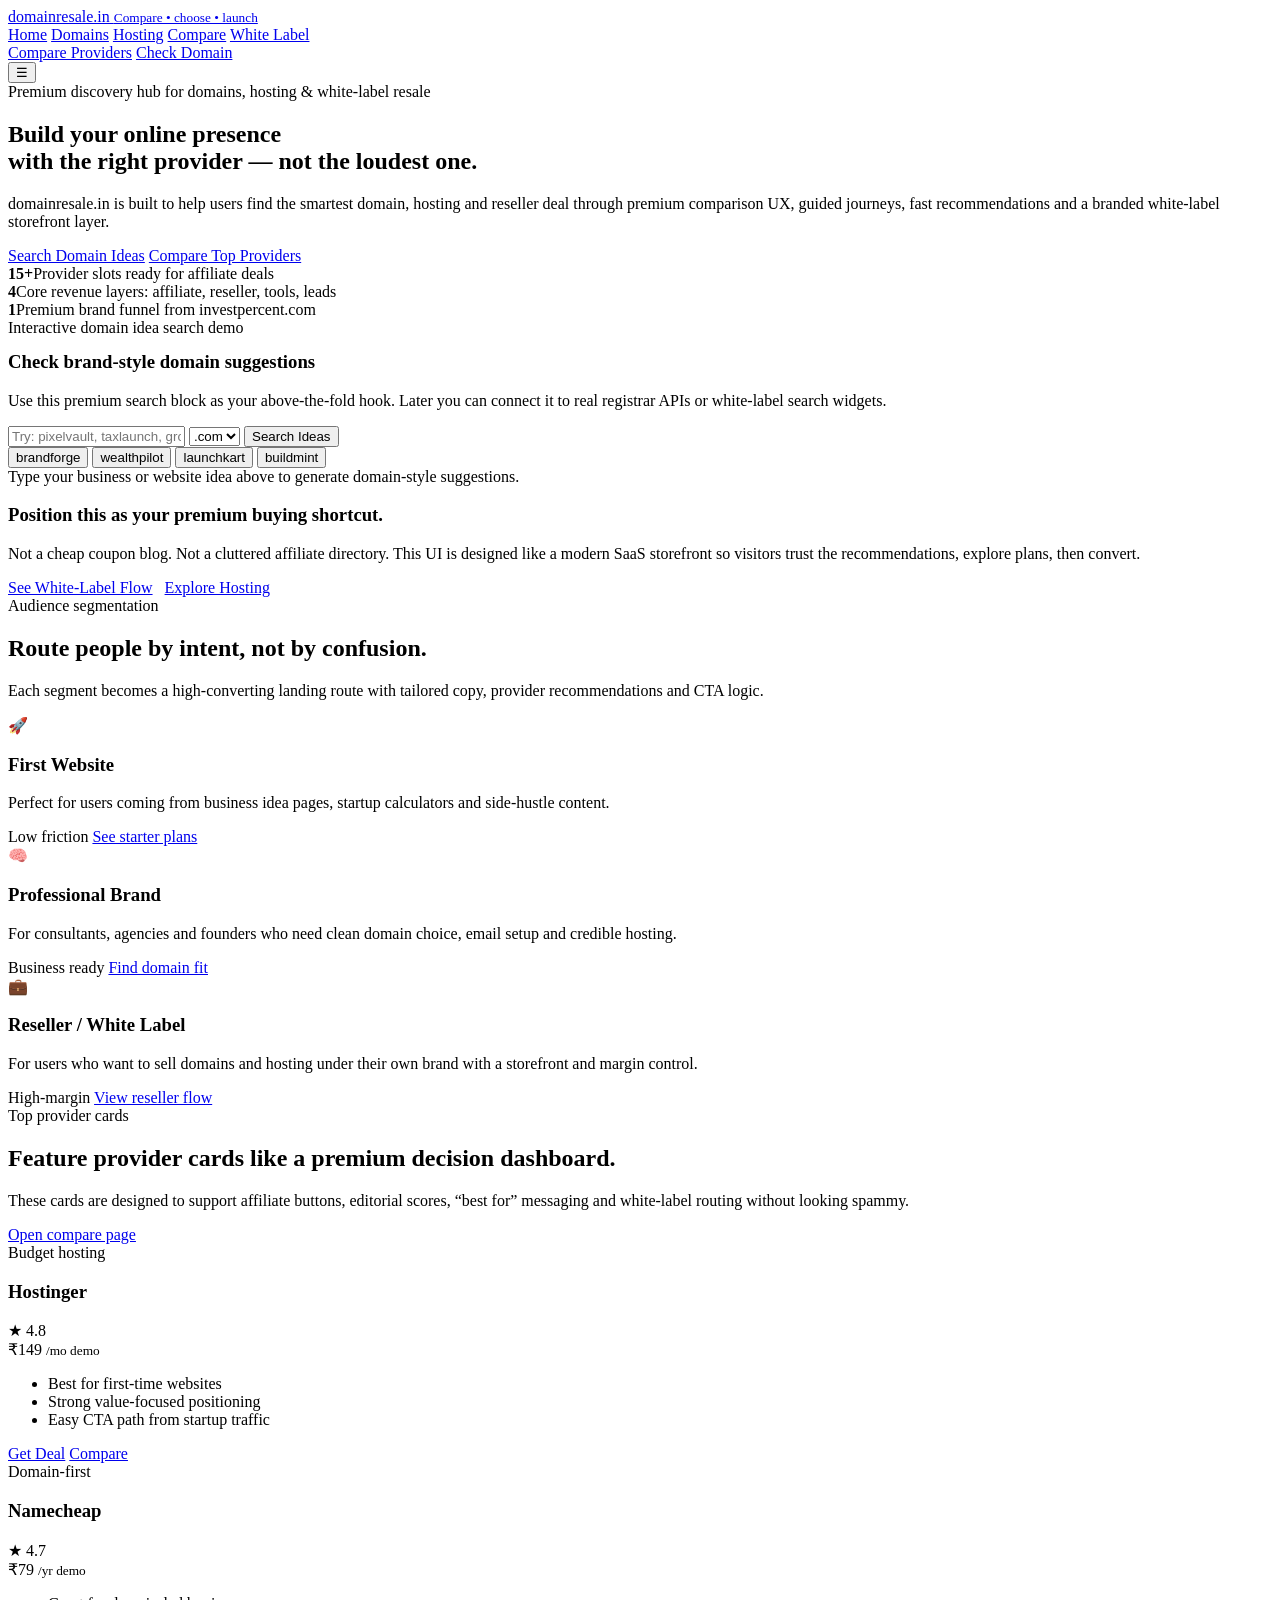
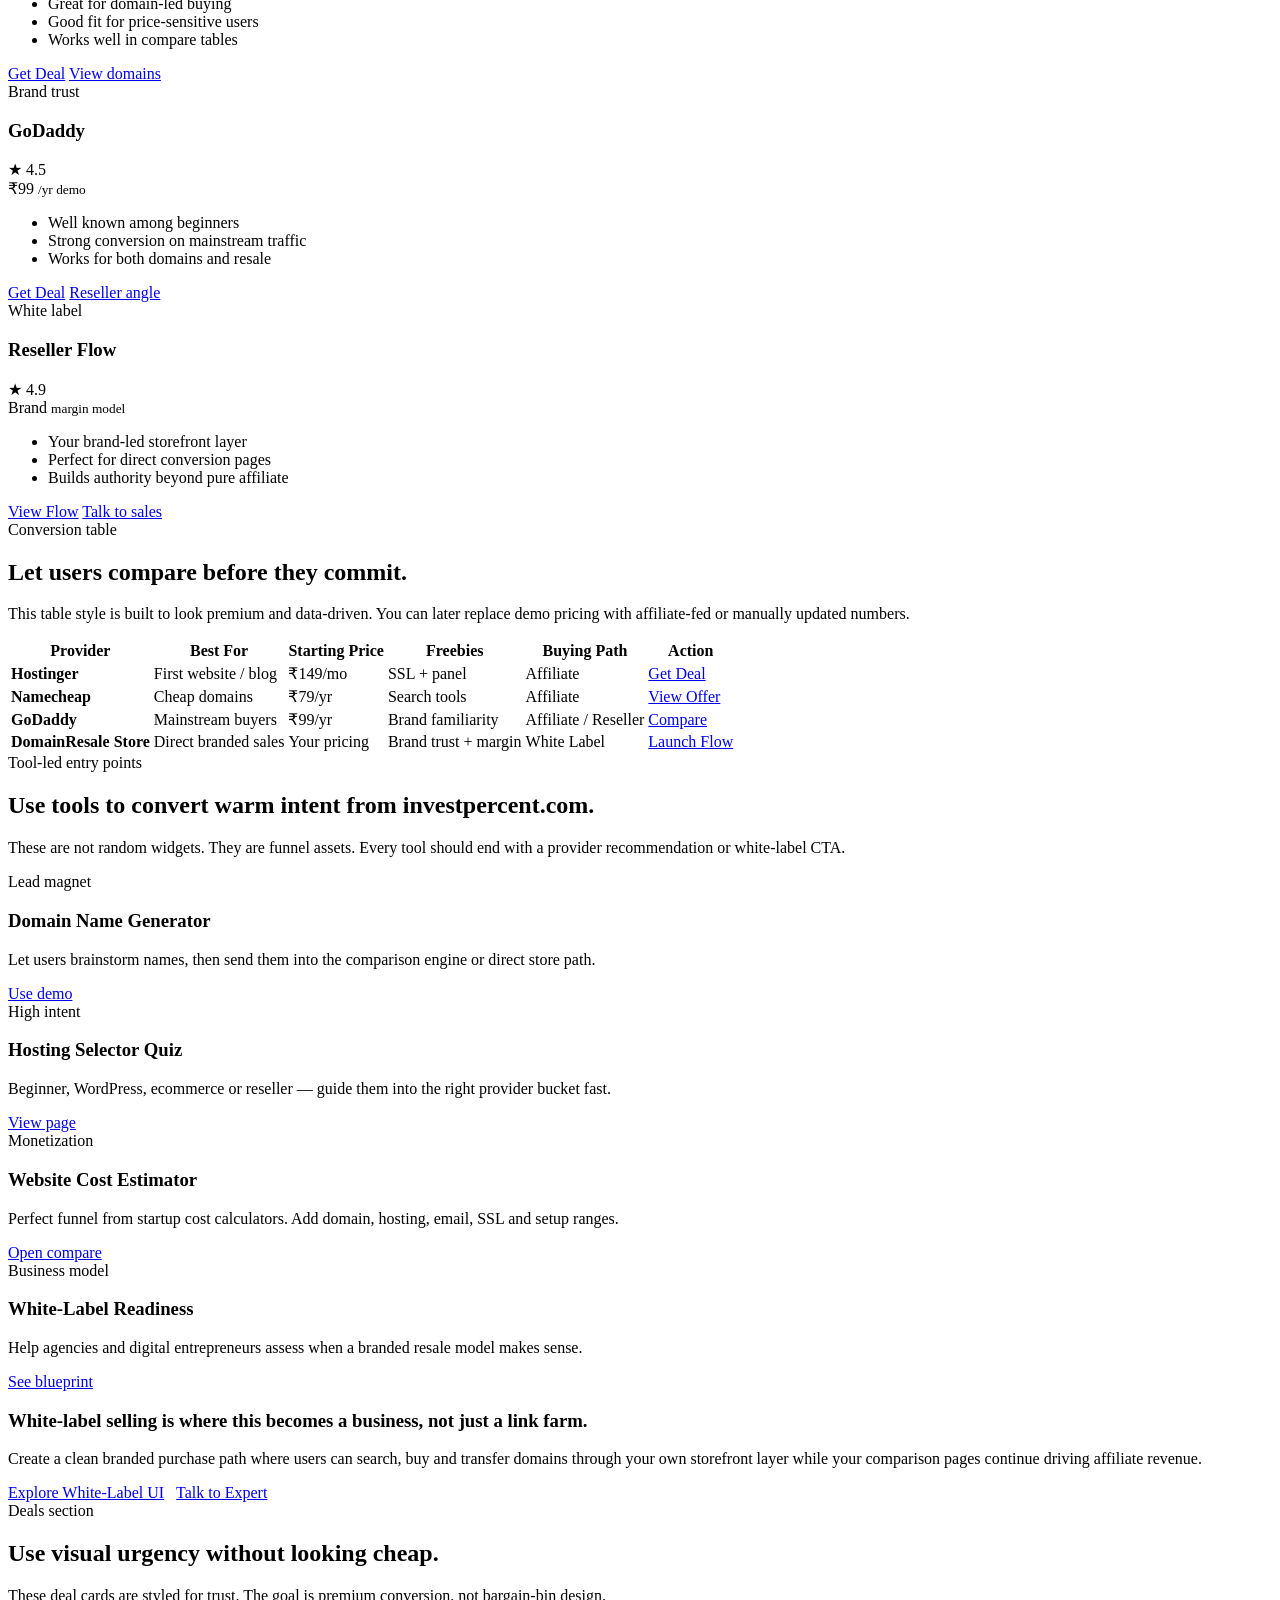
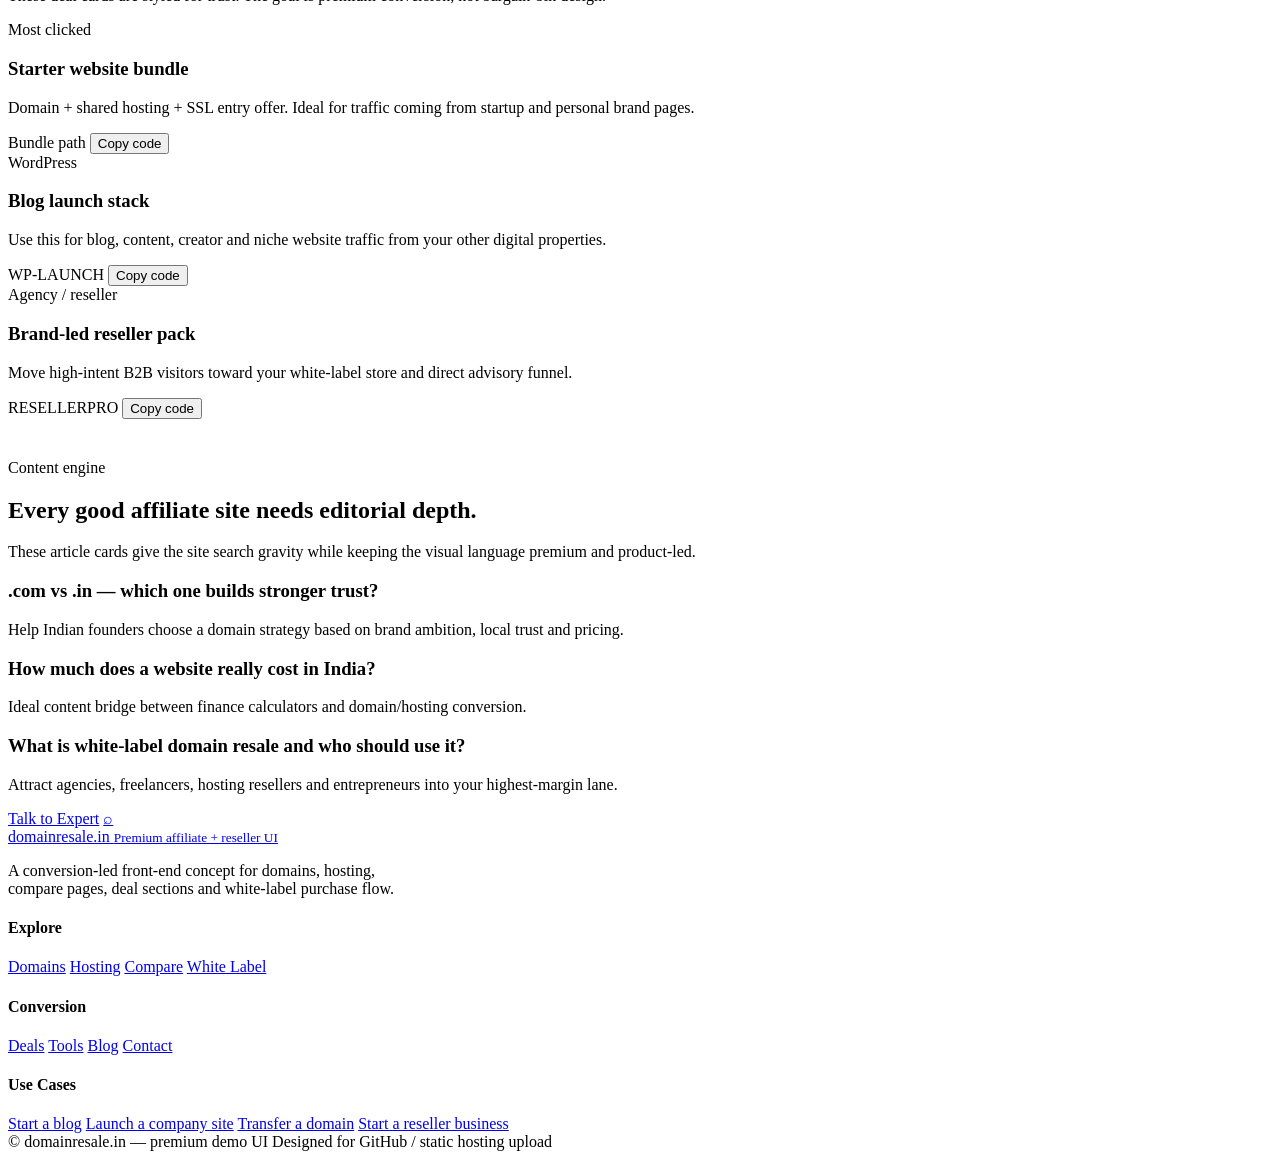
==== index.html @ 5671dc23 "Add files via upload" ====
<!DOCTYPE html>
<html lang="en">
<head>
  <meta charset="UTF-8" />
  <meta name="viewport" content="width=device-width, initial-scale=1.0" />
  <title>domainresale.in — Compare Domains, Hosting & Launch Faster</title>
  <meta name="description" content="Premium comparison website for domains, hosting, WordPress, business email and reseller plans. Designed for high intent users and conversion." />
  <link rel="preconnect" href="https://fonts.googleapis.com">
  <link rel="preconnect" href="https://fonts.gstatic.com" crossorigin>
  <link href="https://fonts.googleapis.com/css2?family=Inter:wght@400;500;600;700;800;900&display=swap" rel="stylesheet">
  <link rel="stylesheet" href="css/global.css" />
  <link rel="stylesheet" href="css/pages.css" />
</head>
<body>
  <div class="bg-orbs"><span></span><span></span><span></span></div>

  <header class="topbar">
    <div class="container nav">
      <a class="brand" href="index.html">
        <span class="brand-mark"></span>
        <span>
          domainresale.in
          <small>Compare • choose • launch</small>
        </span>
      </a>

      <nav class="nav-links">
        <a class="active" href="index.html">Home</a>
        <a href="pages/domains.html">Domains</a>
        <a href="pages/hosting.html">Hosting</a>
        <a href="pages/compare.html">Compare</a>
        <a href="pages/white-label.html">White Label</a>
      </nav>

      <div class="nav-cta">
        <a class="btn btn-ghost btn-small" href="pages/compare.html">Compare Providers</a>
        <a class="btn btn-primary btn-small" href="#hero-search">Check Domain</a>
      </div>

      <button class="mobile-toggle" aria-label="Toggle menu">☰</button>
    </div>
  </header>

  <main>
    <section class="hero">
      <div class="container hero-grid">
        <div>
          <span class="kicker">Premium discovery hub for domains, hosting & white-label resale</span>
          <h1>Build your online presence <br> with the right provider — not the loudest one.</h1>
          <p>
            domainresale.in is built to help users find the smartest domain, hosting and reseller deal through premium comparison UX, guided journeys, fast recommendations and a branded white-label storefront layer.
          </p>

          <div class="hero-actions">
            <a class="btn btn-primary" href="#hero-search">Search Domain Ideas</a>
            <a class="btn btn-secondary" href="pages/compare.html">Compare Top Providers</a>
          </div>

          <div class="hero-metrics">
            <div class="metric"><strong>15+</strong><span>Provider slots ready for affiliate deals</span></div>
            <div class="metric"><strong>4</strong><span>Core revenue layers: affiliate, reseller, tools, leads</span></div>
            <div class="metric"><strong>1</strong><span>Premium brand funnel from investpercent.com</span></div>
          </div>
        </div>

        <div class="card hero-panel" id="hero-search">
          <span class="badge badge-success">Interactive domain idea search demo</span>
          <h3 style="margin-top:14px">Check brand-style domain suggestions</h3>
          <p>Use this premium search block as your above-the-fold hook. Later you can connect it to real registrar APIs or white-label search widgets.</p>

          <div class="search-shell">
            <div class="search-row">
              <input class="input" id="domainQuery" type="text" placeholder="Try: pixelvault, taxlaunch, growkarma" />
              <select class="select">
                <option>.com</option>
                <option>.in</option>
                <option>.co</option>
                <option>.ai</option>
              </select>
              <button class="btn btn-primary" id="searchBtn">Search Ideas</button>
            </div>

            <div class="quick-pills">
              <button class="pill" data-pill-domain="brandforge">brandforge</button>
              <button class="pill" data-pill-domain="wealthpilot">wealthpilot</button>
              <button class="pill" data-pill-domain="launchkart">launchkart</button>
              <button class="pill" data-pill-domain="buildmint">buildmint</button>
            </div>
          </div>

          <div class="glow-line"></div>
          <div class="mini-table" id="suggestResults">
            <div class="tip">Type your business or website idea above to generate domain-style suggestions.</div>
          </div>
        </div>
      </div>
    </section>

    <section class="section-tight">
      <div class="container">
        <div class="cta-band card">
          <div>
            <h3>Position this as your premium buying shortcut.</h3>
            <p>Not a cheap coupon blog. Not a cluttered affiliate directory. This UI is designed like a modern SaaS storefront so visitors trust the recommendations, explore plans, then convert.</p>
          </div>
          <div style="display:flex;gap:12px;flex-wrap:wrap">
            <a class="btn btn-primary" href="pages/white-label.html">See White-Label Flow</a>
            <a class="btn btn-secondary" href="pages/hosting.html">Explore Hosting</a>
          </div>
        </div>
      </div>
    </section>

    <section class="section">
      <div class="container">
        <div class="section-head">
          <div>
            <span class="badge">Audience segmentation</span>
            <h2>Route people by intent, not by confusion.</h2>
            <p>Each segment becomes a high-converting landing route with tailored copy, provider recommendations and CTA logic.</p>
          </div>
        </div>

        <div class="grid feature-grid">
          <article class="card feature-card">
            <div class="icon-bubble">🚀</div>
            <h3>First Website</h3>
            <p>Perfect for users coming from business idea pages, startup calculators and side-hustle content.</p>
            <div class="card-footer">
              <span class="tag">Low friction</span>
              <a class="btn btn-secondary btn-small" href="pages/hosting.html">See starter plans</a>
            </div>
          </article>

          <article class="card feature-card">
            <div class="icon-bubble">🧠</div>
            <h3>Professional Brand</h3>
            <p>For consultants, agencies and founders who need clean domain choice, email setup and credible hosting.</p>
            <div class="card-footer">
              <span class="tag">Business ready</span>
              <a class="btn btn-secondary btn-small" href="pages/domains.html">Find domain fit</a>
            </div>
          </article>

          <article class="card feature-card">
            <div class="icon-bubble">💼</div>
            <h3>Reseller / White Label</h3>
            <p>For users who want to sell domains and hosting under their own brand with a storefront and margin control.</p>
            <div class="card-footer">
              <span class="tag">High-margin</span>
              <a class="btn btn-secondary btn-small" href="pages/white-label.html">View reseller flow</a>
            </div>
          </article>
        </div>
      </div>
    </section>

    <section class="section" id="providers">
      <div class="container">
        <div class="section-head">
          <div>
            <span class="badge">Top provider cards</span>
            <h2>Feature provider cards like a premium decision dashboard.</h2>
            <p>These cards are designed to support affiliate buttons, editorial scores, “best for” messaging and white-label routing without looking spammy.</p>
          </div>
          <a class="btn btn-secondary" href="pages/compare.html">Open compare page</a>
        </div>

        <div class="grid provider-grid">
          <article class="card provider-card">
            <div class="provider-top">
              <div>
                <span class="tag">Budget hosting</span>
                <h3>Hostinger</h3>
              </div>
              <div class="rating">★ 4.8</div>
            </div>
            <div class="price">₹149 <small>/mo demo</small></div>
            <ul class="list">
              <li>Best for first-time websites</li>
              <li>Strong value-focused positioning</li>
              <li>Easy CTA path from startup traffic</li>
            </ul>
            <div class="card-footer">
              <a class="btn btn-primary btn-small" href="#">Get Deal</a>
              <a class="btn btn-secondary btn-small" href="pages/compare.html">Compare</a>
            </div>
          </article>

          <article class="card provider-card">
            <div class="provider-top">
              <div>
                <span class="tag">Domain-first</span>
                <h3>Namecheap</h3>
              </div>
              <div class="rating">★ 4.7</div>
            </div>
            <div class="price">₹79 <small>/yr demo</small></div>
            <ul class="list">
              <li>Great for domain-led buying</li>
              <li>Good fit for price-sensitive users</li>
              <li>Works well in compare tables</li>
            </ul>
            <div class="card-footer">
              <a class="btn btn-primary btn-small" href="#">Get Deal</a>
              <a class="btn btn-secondary btn-small" href="pages/domains.html">View domains</a>
            </div>
          </article>

          <article class="card provider-card">
            <div class="provider-top">
              <div>
                <span class="tag">Brand trust</span>
                <h3>GoDaddy</h3>
              </div>
              <div class="rating">★ 4.5</div>
            </div>
            <div class="price">₹99 <small>/yr demo</small></div>
            <ul class="list">
              <li>Well known among beginners</li>
              <li>Strong conversion on mainstream traffic</li>
              <li>Works for both domains and resale</li>
            </ul>
            <div class="card-footer">
              <a class="btn btn-primary btn-small" href="#">Get Deal</a>
              <a class="btn btn-secondary btn-small" href="pages/white-label.html">Reseller angle</a>
            </div>
          </article>

          <article class="card provider-card">
            <div class="provider-top">
              <div>
                <span class="tag">White label</span>
                <h3>Reseller Flow</h3>
              </div>
              <div class="rating">★ 4.9</div>
            </div>
            <div class="price">Brand <small>margin model</small></div>
            <ul class="list">
              <li>Your brand-led storefront layer</li>
              <li>Perfect for direct conversion pages</li>
              <li>Builds authority beyond pure affiliate</li>
            </ul>
            <div class="card-footer">
              <a class="btn btn-primary btn-small" href="pages/white-label.html">View Flow</a>
              <a class="btn btn-secondary btn-small" href="#">Talk to sales</a>
            </div>
          </article>
        </div>
      </div>
    </section>

    <section class="section">
      <div class="container">
        <div class="section-head">
          <div>
            <span class="badge">Conversion table</span>
            <h2>Let users compare before they commit.</h2>
            <p>This table style is built to look premium and data-driven. You can later replace demo pricing with affiliate-fed or manually updated numbers.</p>
          </div>
        </div>

        <div class="compare-table card">
          <table>
            <thead>
              <tr>
                <th>Provider</th>
                <th>Best For</th>
                <th>Starting Price</th>
                <th>Freebies</th>
                <th>Buying Path</th>
                <th>Action</th>
              </tr>
            </thead>
            <tbody>
              <tr>
                <td><strong>Hostinger</strong></td>
                <td>First website / blog</td>
                <td>₹149/mo</td>
                <td>SSL + panel</td>
                <td>Affiliate</td>
                <td><a class="btn btn-secondary btn-small" href="#">Get Deal</a></td>
              </tr>
              <tr>
                <td><strong>Namecheap</strong></td>
                <td>Cheap domains</td>
                <td>₹79/yr</td>
                <td>Search tools</td>
                <td>Affiliate</td>
                <td><a class="btn btn-secondary btn-small" href="#">View Offer</a></td>
              </tr>
              <tr>
                <td><strong>GoDaddy</strong></td>
                <td>Mainstream buyers</td>
                <td>₹99/yr</td>
                <td>Brand familiarity</td>
                <td>Affiliate / Reseller</td>
                <td><a class="btn btn-secondary btn-small" href="#">Compare</a></td>
              </tr>
              <tr>
                <td><strong>DomainResale Store</strong></td>
                <td>Direct branded sales</td>
                <td>Your pricing</td>
                <td>Brand trust + margin</td>
                <td>White Label</td>
                <td><a class="btn btn-primary btn-small" href="pages/white-label.html">Launch Flow</a></td>
              </tr>
            </tbody>
          </table>
        </div>
      </div>
    </section>

    <section class="section">
      <div class="container">
        <div class="section-head">
          <div>
            <span class="badge">Tool-led entry points</span>
            <h2>Use tools to convert warm intent from investpercent.com.</h2>
            <p>These are not random widgets. They are funnel assets. Every tool should end with a provider recommendation or white-label CTA.</p>
          </div>
        </div>

        <div class="grid tools-grid">
          <article class="card tool-card">
            <span class="tag">Lead magnet</span>
            <h3>Domain Name Generator</h3>
            <p>Let users brainstorm names, then send them into the comparison engine or direct store path.</p>
            <div class="card-footer"><a class="btn btn-secondary btn-small" href="#hero-search">Use demo</a></div>
          </article>

          <article class="card tool-card">
            <span class="tag">High intent</span>
            <h3>Hosting Selector Quiz</h3>
            <p>Beginner, WordPress, ecommerce or reseller — guide them into the right provider bucket fast.</p>
            <div class="card-footer"><a class="btn btn-secondary btn-small" href="pages/hosting.html">View page</a></div>
          </article>

          <article class="card tool-card">
            <span class="tag">Monetization</span>
            <h3>Website Cost Estimator</h3>
            <p>Perfect funnel from startup cost calculators. Add domain, hosting, email, SSL and setup ranges.</p>
            <div class="card-footer"><a class="btn btn-secondary btn-small" href="pages/compare.html">Open compare</a></div>
          </article>

          <article class="card tool-card">
            <span class="tag">Business model</span>
            <h3>White-Label Readiness</h3>
            <p>Help agencies and digital entrepreneurs assess when a branded resale model makes sense.</p>
            <div class="card-footer"><a class="btn btn-secondary btn-small" href="pages/white-label.html">See blueprint</a></div>
          </article>
        </div>
      </div>
    </section>

    <section class="section-tight">
      <div class="container">
        <div class="cta-band card">
          <div>
            <h3>White-label selling is where this becomes a business, not just a link farm.</h3>
            <p>Create a clean branded purchase path where users can search, buy and transfer domains through your own storefront layer while your comparison pages continue driving affiliate revenue.</p>
          </div>
          <div style="display:flex;gap:12px;flex-wrap:wrap">
            <a class="btn btn-primary" href="pages/white-label.html">Explore White-Label UI</a>
            <a class="btn btn-secondary" href="#">Talk to Expert</a>
          </div>
        </div>
      </div>
    </section>

    <section class="section">
      <div class="container">
        <div class="section-head">
          <div>
            <span class="badge">Deals section</span>
            <h2>Use visual urgency without looking cheap.</h2>
            <p>These deal cards are styled for trust. The goal is premium conversion, not bargain-bin design.</p>
          </div>
        </div>

        <div class="grid deals-grid">
          <article class="card deal-card">
            <span class="tag">Most clicked</span>
            <h3>Starter website bundle</h3>
            <p>Domain + shared hosting + SSL entry offer. Ideal for traffic coming from startup and personal brand pages.</p>
            <div class="deal-code">
              <span>Bundle path</span>
              <button class="btn btn-ghost btn-small" data-copy="STARTERBUNDLE">Copy code</button>
            </div>
          </article>

          <article class="card deal-card">
            <span class="tag">WordPress</span>
            <h3>Blog launch stack</h3>
            <p>Use this for blog, content, creator and niche website traffic from your other digital properties.</p>
            <div class="deal-code">
              <span>WP-LAUNCH</span>
              <button class="btn btn-ghost btn-small" data-copy="WP-LAUNCH">Copy code</button>
            </div>
          </article>

          <article class="card deal-card">
            <span class="tag">Agency / reseller</span>
            <h3>Brand-led reseller pack</h3>
            <p>Move high-intent B2B visitors toward your white-label store and direct advisory funnel.</p>
            <div class="deal-code">
              <span>RESELLERPRO</span>
              <button class="btn btn-ghost btn-small" data-copy="RESELLERPRO">Copy code</button>
            </div>
          </article>
        </div>
      </div>
    </section>

    <section class="section" style="padding-top:40px">
      <div class="container">
        <div class="section-head">
          <div>
            <span class="badge">Content engine</span>
            <h2>Every good affiliate site needs editorial depth.</h2>
            <p>These article cards give the site search gravity while keeping the visual language premium and product-led.</p>
          </div>
        </div>

        <div class="grid blog-grid">
          <article class="card blog-card">
            <h3>.com vs .in — which one builds stronger trust?</h3>
            <p>Help Indian founders choose a domain strategy based on brand ambition, local trust and pricing.</p>
          </article>
          <article class="card blog-card">
            <h3>How much does a website really cost in India?</h3>
            <p>Ideal content bridge between finance calculators and domain/hosting conversion.</p>
          </article>
          <article class="card blog-card">
            <h3>What is white-label domain resale and who should use it?</h3>
            <p>Attract agencies, freelancers, hosting resellers and entrepreneurs into your highest-margin lane.</p>
          </article>
        </div>
      </div>
    </section>
  </main>

  <div class="floating-cta">
    <a class="float-btn float-chat" href="#">Talk to Expert</a>
    <a class="float-btn" href="#hero-search" title="Check Domain">⌕</a>
  </div>

  <footer>
    <div class="container">
      <div class="footer-grid">
        <div>
          <a class="brand" href="index.html">
            <span class="brand-mark"></span>
            <span>
              domainresale.in
              <small>Premium affiliate + reseller UI</small>
            </span>
          </a>
          <p style="margin-top:16px;max-width:420px">A conversion-led front-end concept for domains, hosting, compare pages, deal sections and white-label purchase flow.</p>
        </div>
        <div>
          <h4>Explore</h4>
          <a href="pages/domains.html">Domains</a>
          <a href="pages/hosting.html">Hosting</a>
          <a href="pages/compare.html">Compare</a>
          <a href="pages/white-label.html">White Label</a>
        </div>
        <div>
          <h4>Conversion</h4>
          <a href="#">Deals</a>
          <a href="#">Tools</a>
          <a href="#">Blog</a>
          <a href="#">Contact</a>
        </div>
        <div>
          <h4>Use Cases</h4>
          <a href="#">Start a blog</a>
          <a href="#">Launch a company site</a>
          <a href="#">Transfer a domain</a>
          <a href="#">Start a reseller business</a>
        </div>
      </div>
      <div class="footer-bottom">
        <span>© domainresale.in — premium demo UI</span>
        <span>Designed for GitHub / static hosting upload</span>
      </div>
    </div>
  </footer>

  <script src="js/app.js"></script>
</body>
</html>
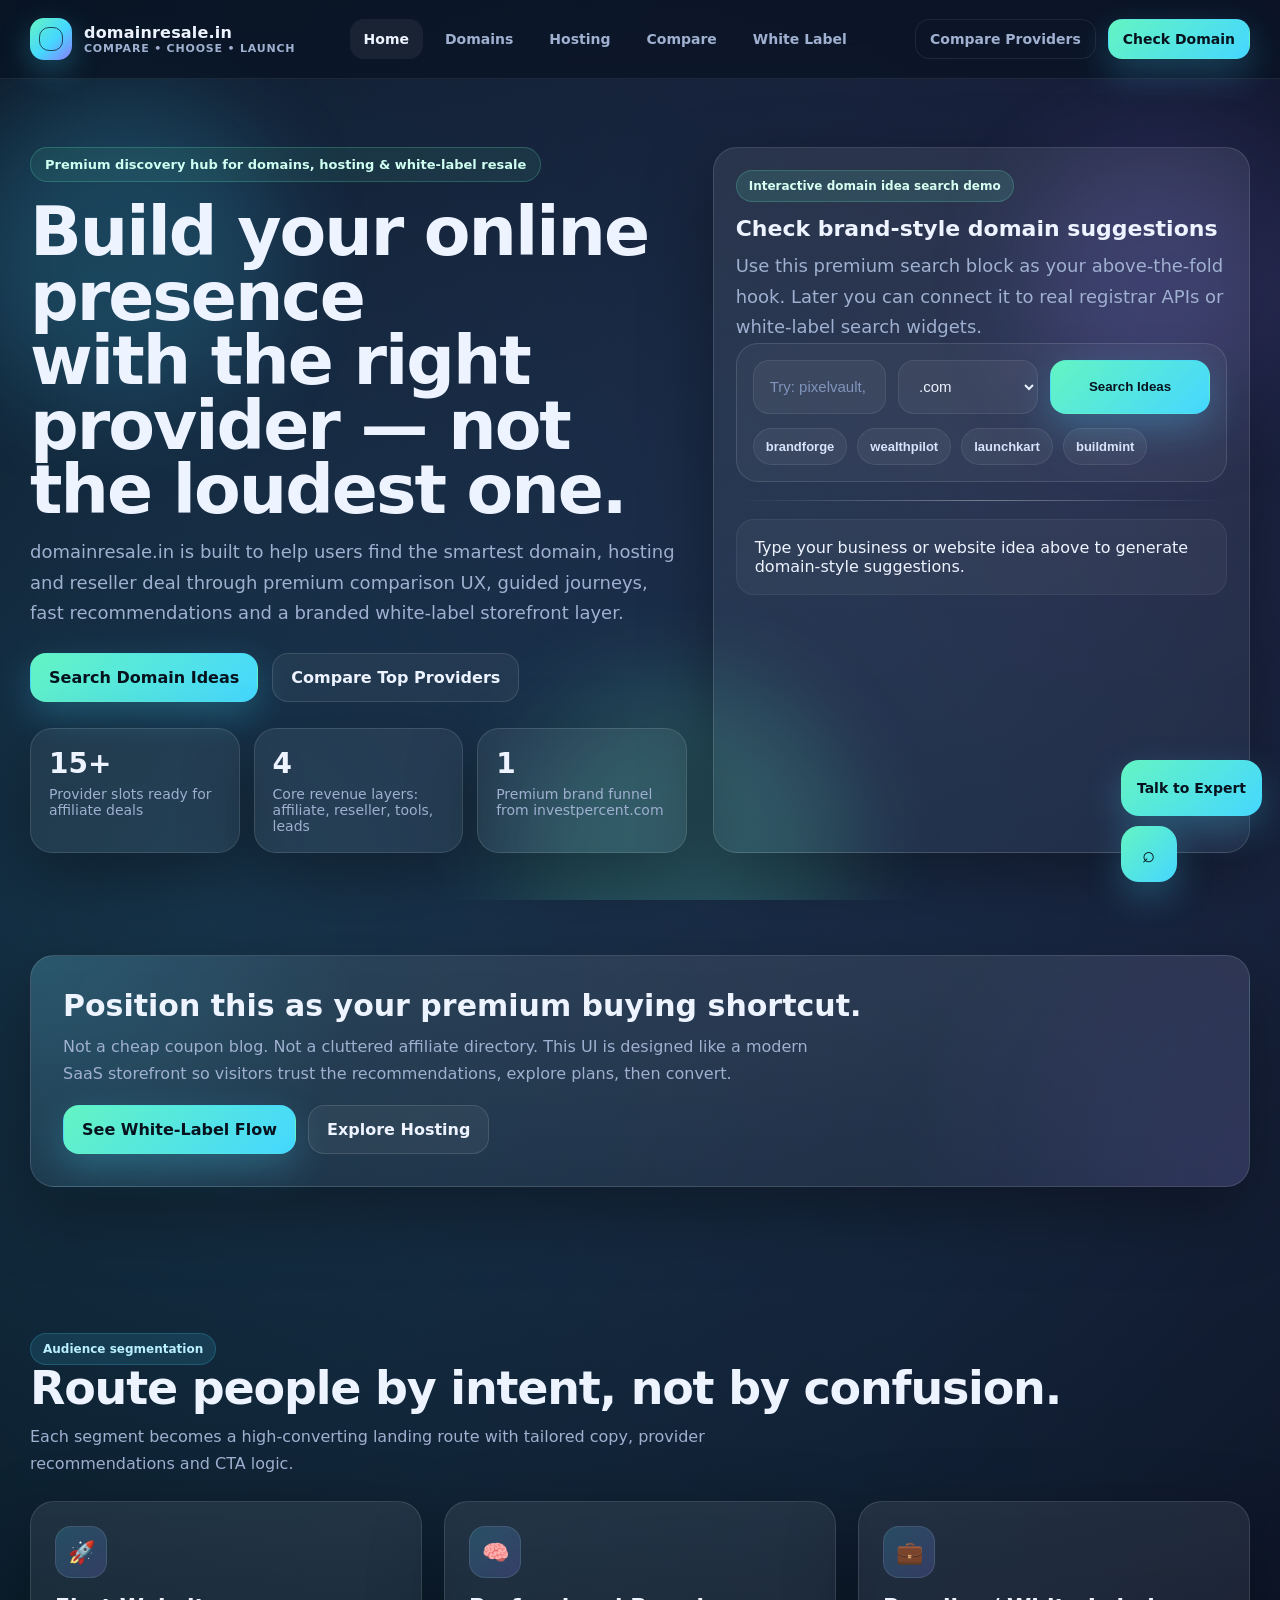
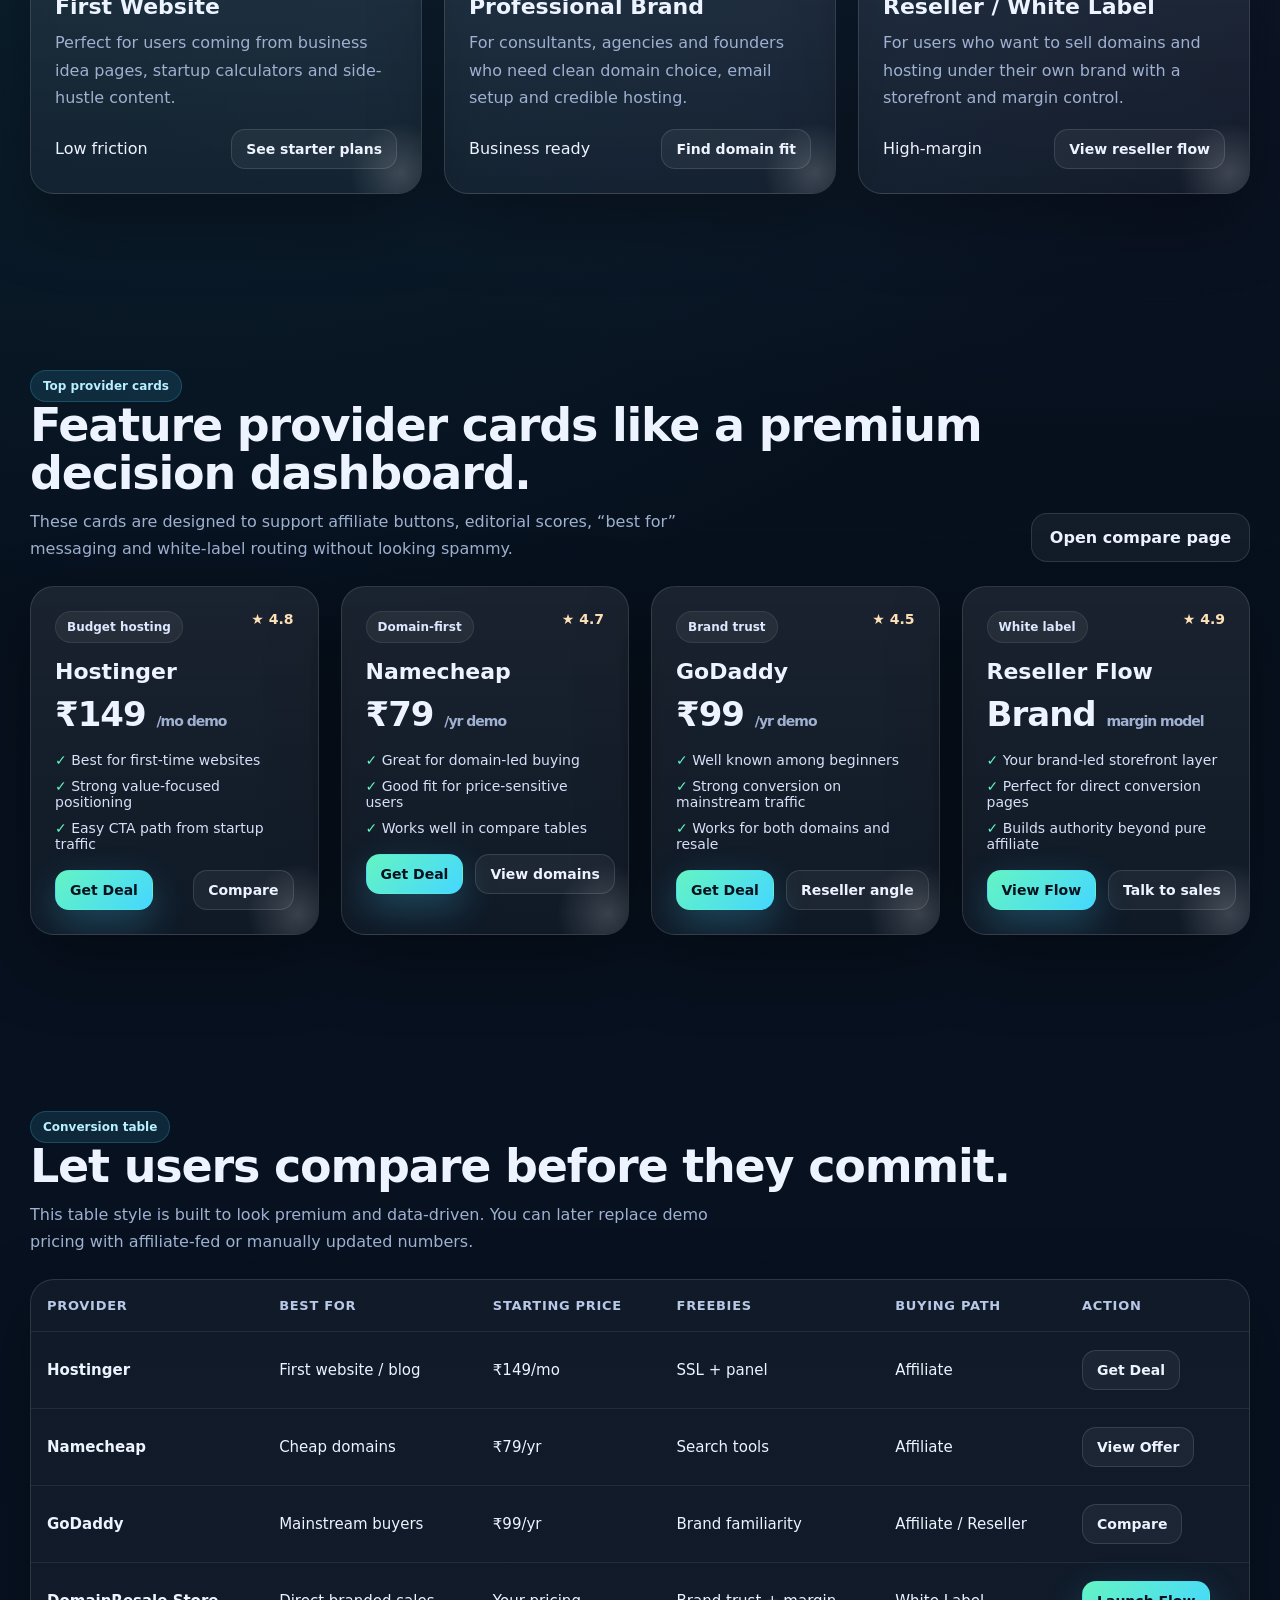
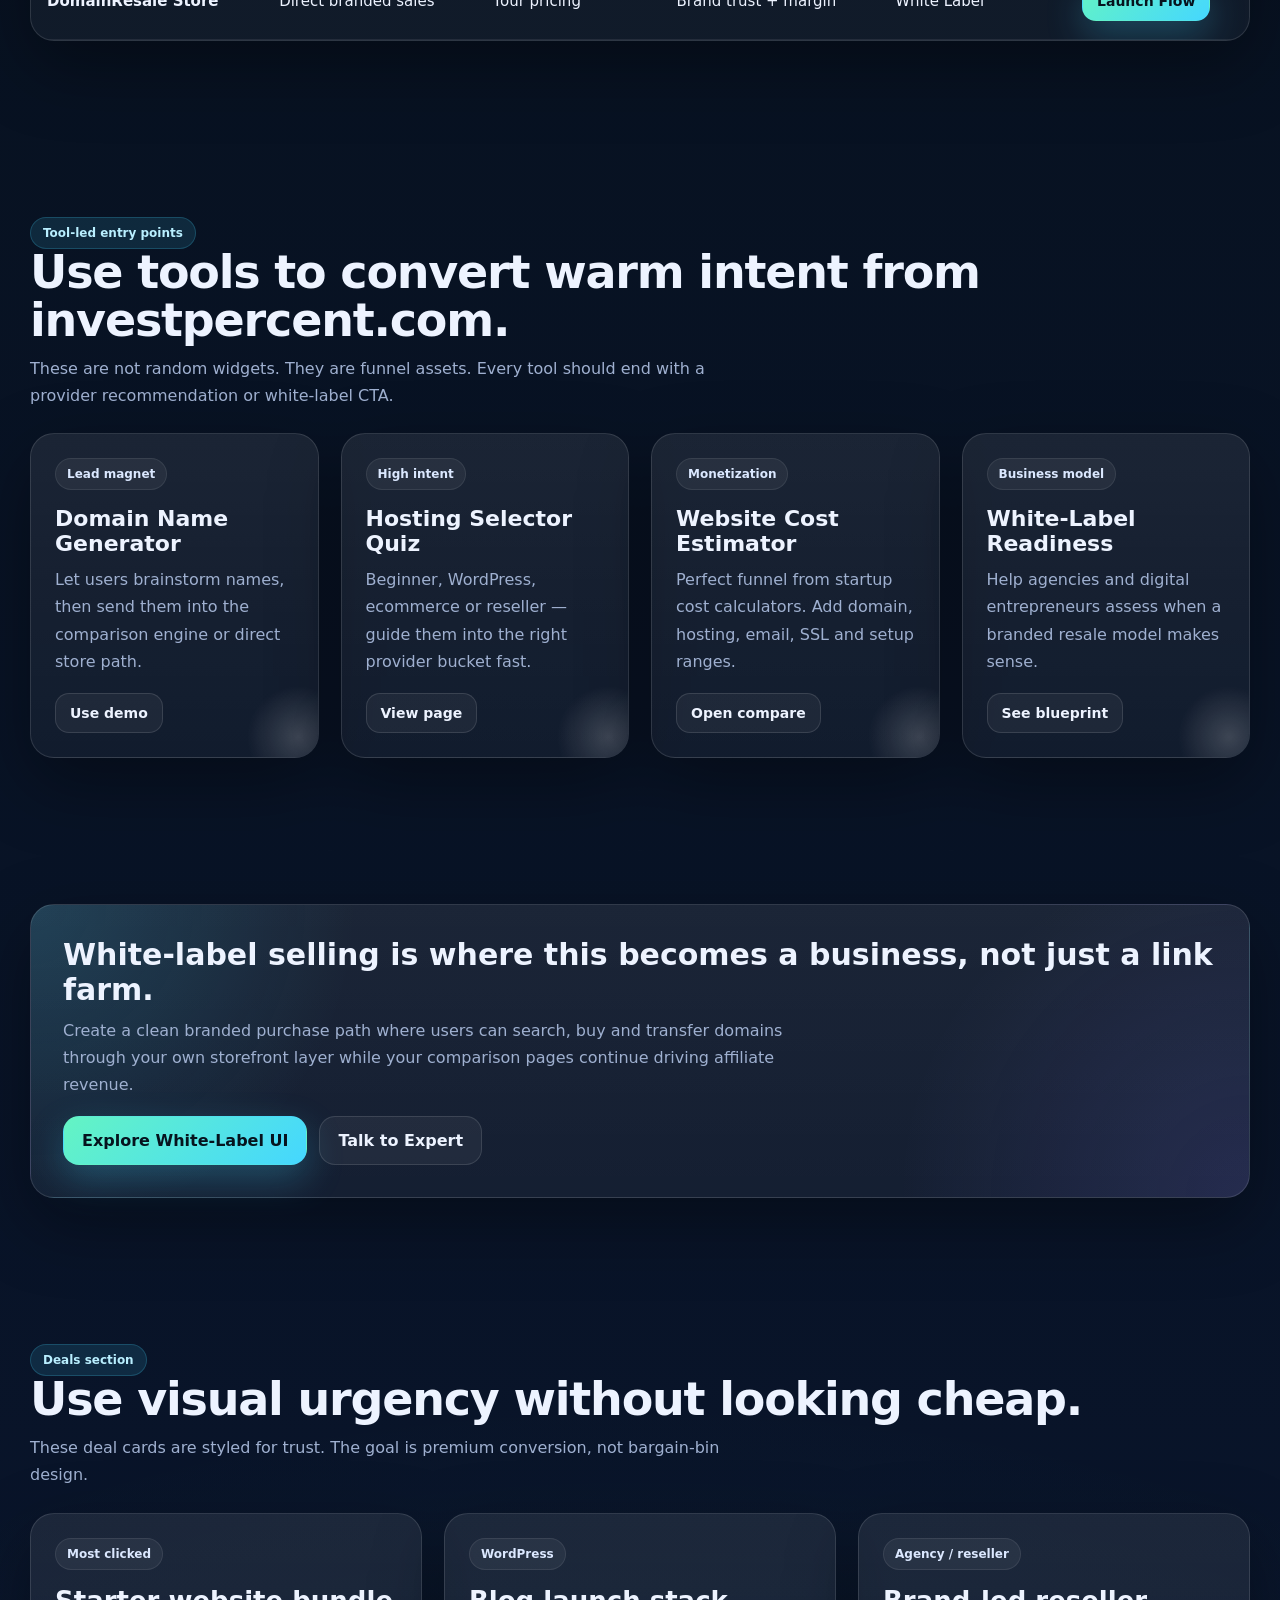
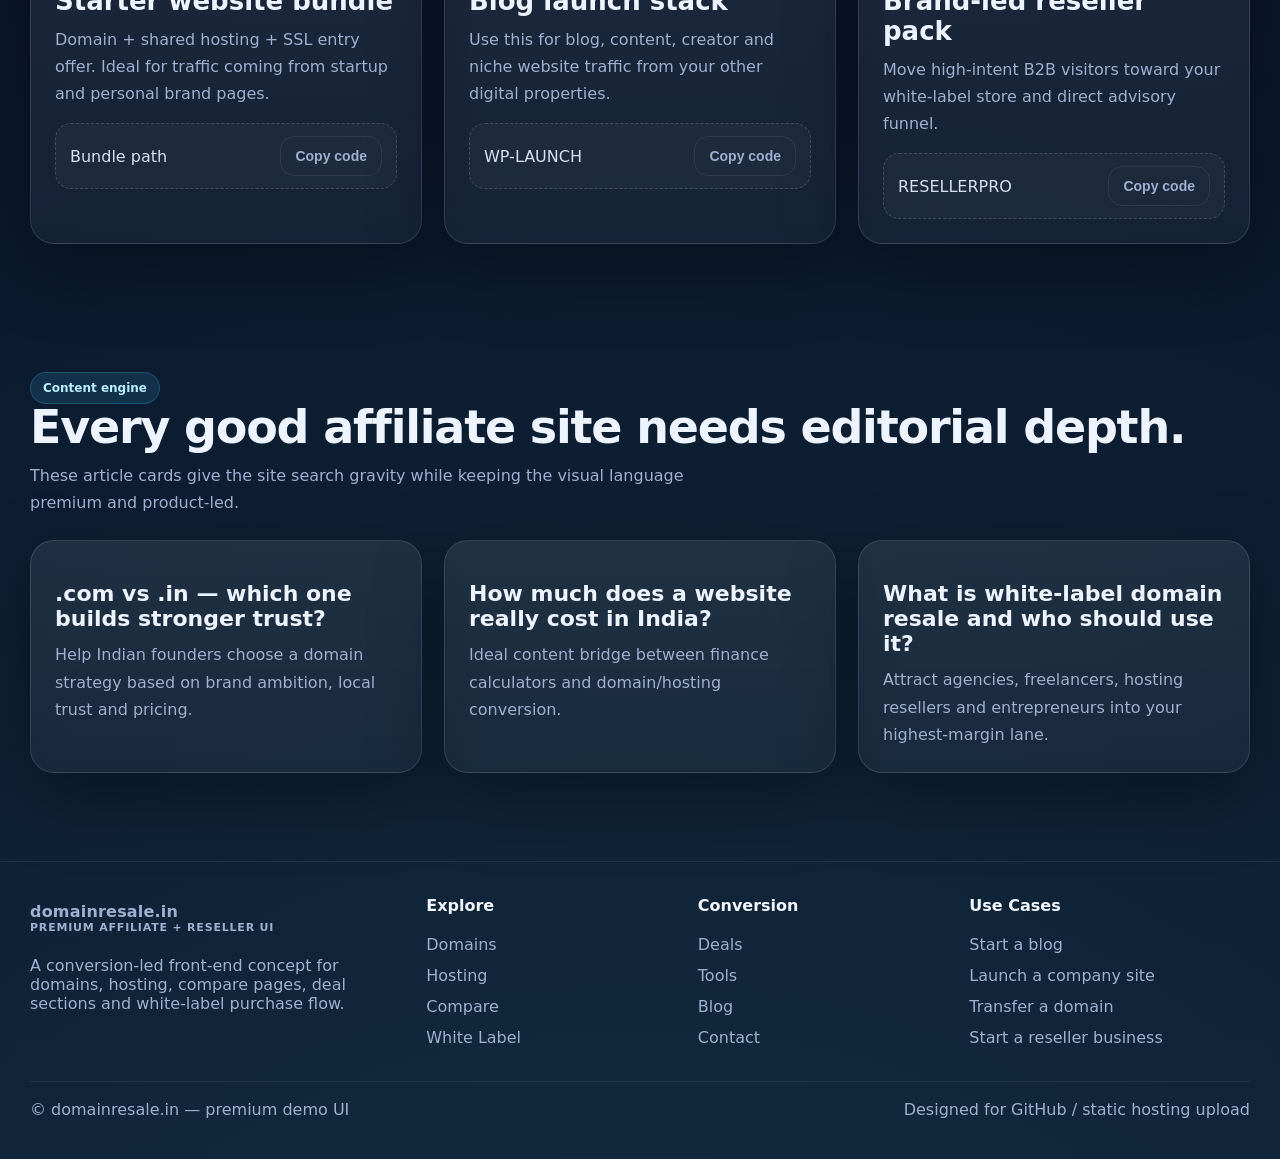
==== commit 56482553: "Update index.html" ====
--- a/index.html
+++ b/index.html
@@ -1,6 +1,15 @@
 <!DOCTYPE html>
 <html lang="en">
 <head>
+<!-- Google tag (gtag.js) -->
+<script async src="https://www.googletagmanager.com/gtag/js?id=G-X40B58J1ZN"></script>
+<script>
+  window.dataLayer = window.dataLayer || [];
+  function gtag(){dataLayer.push(arguments);}
+  gtag('js', new Date());
+
+  gtag('config', 'G-X40B58J1ZN');
+</script>
   <meta charset="UTF-8" />
   <meta name="viewport" content="width=device-width, initial-scale=1.0" />
   <title>domainresale.in — Compare Domains, Hosting & Launch Faster</title>
--- a/css/global.css
+++ b/css/global.css
@@ -0,0 +1,353 @@
+:root{
+  --bg:#07111f;
+  --bg-2:#0b1830;
+  --surface:rgba(255,255,255,.06);
+  --surface-2:rgba(255,255,255,.08);
+  --stroke:rgba(255,255,255,.12);
+  --text:#edf3ff;
+  --muted:#9fb0d0;
+  --primary:#64f4c3;
+  --primary-2:#45d7ff;
+  --accent:#8d7dff;
+  --warning:#ffc468;
+  --shadow:0 25px 70px rgba(0,0,0,.35);
+  --radius:24px;
+  --container:min(1220px, calc(100% - 32px));
+}
+
+*{box-sizing:border-box}
+html{scroll-behavior:smooth}
+body{
+  margin:0;
+  font-family:Inter, ui-sans-serif, system-ui, -apple-system, Segoe UI, Roboto, Arial, sans-serif;
+  color:var(--text);
+  background:
+    radial-gradient(circle at 15% 15%, rgba(69,215,255,.16), transparent 26%),
+    radial-gradient(circle at 85% 8%, rgba(141,125,255,.17), transparent 28%),
+    radial-gradient(circle at 50% 110%, rgba(100,244,195,.12), transparent 30%),
+    linear-gradient(180deg, #050d18 0%, #07111f 46%, #0a1630 100%);
+  min-height:100vh;
+  overflow-x:hidden;
+}
+
+a{color:inherit;text-decoration:none}
+img{max-width:100%}
+.container{width:var(--container);margin-inline:auto}
+.section{padding:88px 0}
+.section-tight{padding:58px 0}
+.grid{display:grid;gap:22px}
+.hidden{display:none!important}
+
+.bg-orbs{
+  position:fixed; inset:0; pointer-events:none; overflow:hidden; z-index:-1;
+}
+.bg-orbs span{
+  position:absolute; border-radius:999px; filter:blur(50px); opacity:.18;
+  animation:float 14s ease-in-out infinite;
+}
+.bg-orbs span:nth-child(1){width:320px;height:320px;left:-40px;top:90px;background:#45d7ff;}
+.bg-orbs span:nth-child(2){width:280px;height:280px;right:-20px;top:140px;background:#8d7dff;animation-delay:-4s;}
+.bg-orbs span:nth-child(3){width:340px;height:340px;left:40%;bottom:-120px;background:#64f4c3;animation-delay:-8s;}
+@keyframes float{
+  0%,100%{transform:translateY(0) translateX(0)}
+  50%{transform:translateY(-18px) translateX(16px)}
+}
+
+.topbar{
+  position:sticky; top:0; z-index:100;
+  backdrop-filter: blur(18px);
+  background:rgba(7,17,31,.62);
+  border-bottom:1px solid rgba(255,255,255,.08);
+}
+.nav{
+  display:flex; align-items:center; justify-content:space-between;
+  gap:18px; min-height:78px;
+}
+.brand{
+  display:flex; align-items:center; gap:12px; font-weight:800; letter-spacing:.2px;
+}
+.brand-mark{
+  width:42px;height:42px;border-radius:14px;
+  background:linear-gradient(135deg, var(--primary), var(--primary-2) 55%, var(--accent));
+  box-shadow:0 10px 30px rgba(69,215,255,.28);
+  position:relative;
+}
+.brand-mark::after{
+  content:""; position:absolute; inset:9px; border-radius:10px;
+  border:1.5px solid rgba(7,17,31,.7);
+}
+.brand small{display:block;color:var(--muted);font-size:11px;font-weight:600;letter-spacing:.8px;text-transform:uppercase}
+
+.nav-links{
+  display:flex; align-items:center; gap:8px; flex-wrap:wrap;
+}
+.nav-links a{
+  padding:12px 14px; border-radius:14px; color:var(--muted); font-size:14px; font-weight:600;
+}
+.nav-links a:hover, .nav-links a.active{
+  color:var(--text); background:rgba(255,255,255,.06)
+}
+.nav-cta{
+  display:flex; gap:12px; align-items:center;
+}
+.mobile-toggle{
+  display:none; width:46px;height:46px;border-radius:14px;border:1px solid var(--stroke);
+  background:rgba(255,255,255,.05); color:#fff; font-size:18px;
+}
+
+.btn{
+  --btn-bg:linear-gradient(135deg, var(--primary), var(--primary-2));
+  display:inline-flex; align-items:center; justify-content:center; gap:10px;
+  padding:14px 18px; border-radius:16px; border:1px solid transparent;
+  font-weight:700; transition:.2s ease; cursor:pointer; white-space:nowrap;
+}
+.btn:hover{transform:translateY(-1px)}
+.btn-primary{
+  color:#06131e; background:var(--btn-bg); box-shadow:0 14px 36px rgba(69,215,255,.25);
+}
+.btn-secondary{
+  color:var(--text); background:rgba(255,255,255,.05); border-color:var(--stroke)
+}
+.btn-ghost{
+  color:var(--muted); background:transparent; border-color:rgba(255,255,255,.08)
+}
+.btn-small{padding:11px 14px;border-radius:14px;font-size:14px}
+.btn-full{width:100%}
+
+.hero{
+  padding:68px 0 44px;
+}
+.hero-grid{
+  display:grid; grid-template-columns:1.1fr .9fr; gap:26px; align-items:stretch;
+}
+.kicker{
+  display:inline-flex; align-items:center; gap:10px;
+  padding:9px 14px; border-radius:999px; border:1px solid rgba(100,244,195,.22);
+  background:rgba(100,244,195,.08); color:#cffff1; font-size:13px; font-weight:700;
+}
+.hero h1{
+  margin:18px 0 14px; font-size:clamp(36px, 6vw, 68px); line-height:.95; letter-spacing:-2px;
+}
+.hero p{
+  font-size:18px; line-height:1.7; color:var(--muted); margin:0 0 24px;
+  max-width:670px;
+}
+.hero-actions{display:flex; flex-wrap:wrap; gap:14px}
+.hero-metrics{
+  margin-top:26px;
+  display:grid; grid-template-columns:repeat(3, 1fr); gap:14px;
+}
+.metric{
+  background:var(--surface); border:1px solid var(--stroke); border-radius:22px; padding:18px;
+  box-shadow:var(--shadow)
+}
+.metric strong{display:block;font-size:28px}
+.metric span{display:block;color:var(--muted);margin-top:6px;font-size:14px}
+
+.card{
+  background:linear-gradient(180deg, rgba(255,255,255,.08), rgba(255,255,255,.04));
+  border:1px solid var(--stroke);
+  border-radius:var(--radius);
+  box-shadow:var(--shadow);
+}
+.hero-panel{padding:22px}
+.glow-line{
+  height:1px; background:linear-gradient(90deg, transparent, rgba(255,255,255,.35), transparent);
+  margin:18px 0;
+}
+
+.search-shell{
+  padding:16px;
+  background:rgba(255,255,255,.04);
+  border:1px solid var(--stroke); border-radius:22px;
+}
+.search-row{
+  display:grid; grid-template-columns:1fr 140px 160px; gap:12px;
+}
+.input, .select{
+  width:100%; background:rgba(255,255,255,.05); color:var(--text);
+  border:1px solid rgba(255,255,255,.08); border-radius:16px;
+  min-height:54px; padding:0 16px; font-size:15px; outline:none;
+}
+.input::placeholder{color:#7f94bb}
+.quick-pills{
+  display:flex; flex-wrap:wrap; gap:10px; margin-top:14px;
+}
+.pill{
+  padding:10px 12px; border-radius:999px; background:rgba(255,255,255,.05);
+  border:1px solid rgba(255,255,255,.08); color:#d8e3fb; font-weight:600; font-size:13px;
+}
+.mini-table{
+  display:grid; gap:12px; margin-top:18px;
+}
+.mini-row{
+  display:grid; grid-template-columns:1.3fr .7fr .8fr .8fr; gap:12px;
+  padding:14px; border-radius:18px; background:rgba(255,255,255,.04);
+  border:1px solid rgba(255,255,255,.07); align-items:center;
+}
+.mini-row span:last-child{text-align:right}
+.badge{
+  display:inline-flex; align-items:center; gap:8px;
+  padding:8px 12px; border-radius:999px; font-size:12px; font-weight:700;
+  background:rgba(69,215,255,.12); color:#b9efff; border:1px solid rgba(69,215,255,.2)
+}
+.badge-success{
+  background:rgba(100,244,195,.12); color:#d6fff1; border-color:rgba(100,244,195,.2)
+}
+.badge-warning{
+  background:rgba(255,196,104,.12); color:#ffe1b7; border-color:rgba(255,196,104,.22)
+}
+.section-head{
+  display:flex; align-items:end; justify-content:space-between; gap:18px; margin-bottom:24px;
+}
+.section-head h2{
+  margin:0; font-size:clamp(28px, 4vw, 46px); line-height:1.04; letter-spacing:-1.2px;
+}
+.section-head p{margin:10px 0 0;color:var(--muted);max-width:700px;line-height:1.7}
+
+.feature-grid{grid-template-columns:repeat(3,1fr)}
+.feature-card, .provider-card, .tool-card, .blog-card, .deal-card, .plan-card{
+  padding:24px; position:relative; overflow:hidden;
+}
+.feature-card::before, .provider-card::before, .tool-card::before, .plan-card::before{
+  content:""; position:absolute; inset:auto -40px -40px auto; width:120px;height:120px;
+  background:radial-gradient(circle, rgba(255,255,255,.18), transparent 60%);
+}
+.icon-bubble{
+  width:52px;height:52px; border-radius:16px; display:grid; place-items:center; font-size:22px;
+  background:linear-gradient(135deg, rgba(69,215,255,.18), rgba(141,125,255,.2));
+  border:1px solid rgba(255,255,255,.1);
+}
+.card h3{margin:16px 0 10px;font-size:22px}
+.card p{margin:0;color:var(--muted);line-height:1.7}
+.card-footer{
+  display:flex; justify-content:space-between; align-items:center; gap:12px; margin-top:18px;
+}
+
+.provider-grid{grid-template-columns:repeat(4,1fr)}
+.provider-top{display:flex;justify-content:space-between;align-items:start;gap:12px}
+.price{
+  font-size:34px;font-weight:800;letter-spacing:-1px
+}
+.price small{font-size:14px;color:var(--muted);font-weight:600}
+.rating{color:#ffe1b7;font-weight:700;font-size:14px}
+.list{display:grid;gap:10px;margin:18px 0 0;padding:0;list-style:none}
+.list li{color:#d6e1f8;font-size:14px}
+.list li::before{content:"✓ "; color:var(--primary)}
+
+.compare-table{
+  overflow:auto; border-radius:24px; border:1px solid var(--stroke);
+  background:rgba(255,255,255,.04);
+}
+table{width:100%; border-collapse:collapse; min-width:840px}
+th, td{padding:18px 16px; text-align:left; border-bottom:1px solid rgba(255,255,255,.08)}
+th{font-size:13px; color:#b8c8e7; text-transform:uppercase; letter-spacing:.7px}
+td{font-size:15px}
+tr:hover td{background:rgba(255,255,255,.02)}
+
+.cta-band{
+  padding:32px; display:flex; align-items:center; justify-content:space-between; gap:18px; flex-wrap:wrap;
+  background:
+    radial-gradient(circle at 0% 0%, rgba(69,215,255,.16), transparent 26%),
+    radial-gradient(circle at 100% 100%, rgba(141,125,255,.14), transparent 28%),
+    linear-gradient(180deg, rgba(255,255,255,.08), rgba(255,255,255,.05));
+}
+.cta-band h3{margin:0 0 10px; font-size:30px}
+.cta-band p{margin:0;color:var(--muted);max-width:760px;line-height:1.7}
+
+.tools-grid{grid-template-columns:repeat(4,1fr)}
+.tool-card .tag, .provider-card .tag, .deal-card .tag{
+  display:inline-flex; padding:8px 11px; border-radius:999px; background:rgba(255,255,255,.06);
+  border:1px solid rgba(255,255,255,.08); color:#dbe8ff; font-size:12px; font-weight:700
+}
+
+.deals-grid{grid-template-columns:repeat(3,1fr)}
+.deal-card h3{font-size:26px}
+.deal-code{
+  margin-top:16px; display:flex; justify-content:space-between; align-items:center;
+  padding:12px 14px; border-radius:16px; border:1px dashed rgba(255,255,255,.16); color:#d5e0f6;
+  background:rgba(255,255,255,.03)
+}
+
+.blog-grid{grid-template-columns:repeat(3,1fr)}
+
+footer{
+  padding:34px 0 40px; border-top:1px solid rgba(255,255,255,.07); color:var(--muted)
+}
+.footer-grid{
+  display:grid; grid-template-columns:1.2fr .8fr .8fr .9fr; gap:22px;
+}
+.footer-grid h4{margin:0 0 14px;color:#f1f6ff}
+.footer-grid a{display:block; padding:6px 0}
+.footer-bottom{
+  display:flex; justify-content:space-between; gap:12px; margin-top:28px; padding-top:18px; border-top:1px solid rgba(255,255,255,.06);
+  flex-wrap:wrap
+}
+
+.floating-cta{
+  position:fixed; right:18px; bottom:18px; z-index:98; display:flex; flex-direction:column; gap:10px;
+}
+.float-btn{
+  width:56px;height:56px;border:none;border-radius:18px; display:grid; place-items:center;
+  background:linear-gradient(135deg, var(--primary), var(--primary-2)); color:#06131e;
+  box-shadow:0 14px 36px rgba(69,215,255,.26); font-size:22px; cursor:pointer
+}
+.float-chat{
+  width:auto; padding:14px 16px; font-weight:800; font-size:14px;
+}
+
+.page-hero{
+  padding:54px 0 28px;
+}
+.page-hero h1{
+  margin:14px 0 10px; font-size:clamp(34px, 5vw, 58px); line-height:1; letter-spacing:-1.6px
+}
+.page-hero p{max-width:760px;color:var(--muted);font-size:18px;line-height:1.7}
+
+.split-hero{
+  display:grid; grid-template-columns:1fr .92fr; gap:24px; align-items:stretch;
+}
+
+.filter-bar{
+  display:grid; grid-template-columns:2fr 1fr 1fr 180px; gap:12px;
+}
+.tip-list{display:grid;gap:14px}
+.tip{
+  padding:18px; border-radius:18px; background:rgba(255,255,255,.04); border:1px solid rgba(255,255,255,.06)
+}
+.tip strong{display:block;margin-bottom:8px}
+
+@media (max-width: 1120px){
+  .provider-grid,.tools-grid{grid-template-columns:repeat(2,1fr)}
+  .feature-grid,.deals-grid,.blog-grid{grid-template-columns:1fr 1fr}
+  .hero-grid,.split-hero{grid-template-columns:1fr}
+  .footer-grid{grid-template-columns:1fr 1fr}
+}
+@media (max-width: 860px){
+  .mobile-toggle{display:block}
+  .nav-links,.nav-cta{
+    display:none
+  }
+  .nav.open .nav-links, .nav.open .nav-cta{
+    display:flex; width:100%
+  }
+  .nav.open{
+    padding:12px 0 18px; flex-wrap:wrap; align-items:flex-start
+  }
+  .nav.open .nav-links{
+    flex-direction:column; align-items:stretch
+  }
+  .nav.open .nav-links a{padding:14px 16px}
+  .nav.open .nav-cta{flex-direction:column; align-items:stretch}
+  .hero-metrics,.feature-grid,.provider-grid,.tools-grid,.deals-grid,.blog-grid,.footer-grid{
+    grid-template-columns:1fr
+  }
+  .search-row, .filter-bar{
+    grid-template-columns:1fr
+  }
+  .mini-row{
+    grid-template-columns:1fr 1fr;
+  }
+  .section{padding:72px 0}
+  .section-head{align-items:start;flex-direction:column}
+}
--- a/css/pages.css
+++ b/css/pages.css
@@ -0,0 +1,38 @@
+.provider-hero-panel{
+  padding:24px;
+  display:grid;
+  grid-template-columns:1fr 1fr;
+  gap:16px;
+}
+.provider-stat{
+  padding:16px;
+  border-radius:18px;
+  background:rgba(255,255,255,.04);
+  border:1px solid rgba(255,255,255,.08);
+}
+.provider-stat strong{
+  display:block;
+  font-size:28px;
+  margin-bottom:6px;
+}
+.check-grid{
+  display:grid;grid-template-columns:repeat(2,1fr);gap:18px
+}
+.check-card{padding:24px}
+.compare-stack{display:grid;gap:18px}
+.compare-box{padding:22px}
+.kv{
+  display:grid;grid-template-columns:1fr auto;gap:12px;
+  padding:12px 0;border-bottom:1px solid rgba(255,255,255,.06)
+}
+.kv:last-child{border-bottom:none}
+.hero-bullets{display:grid;gap:10px;margin:20px 0 0;padding:0;list-style:none}
+.hero-bullets li{color:#d7e3fb}
+.hero-bullets li::before{content:"● "; color:var(--primary)}
+.quote-box{
+  padding:22px;border-radius:22px;background:rgba(255,255,255,.04);border:1px solid rgba(255,255,255,.08)
+}
+.quote-box p{font-size:18px;line-height:1.8}
+@media (max-width: 860px){
+  .provider-hero-panel,.check-grid{grid-template-columns:1fr}
+}
